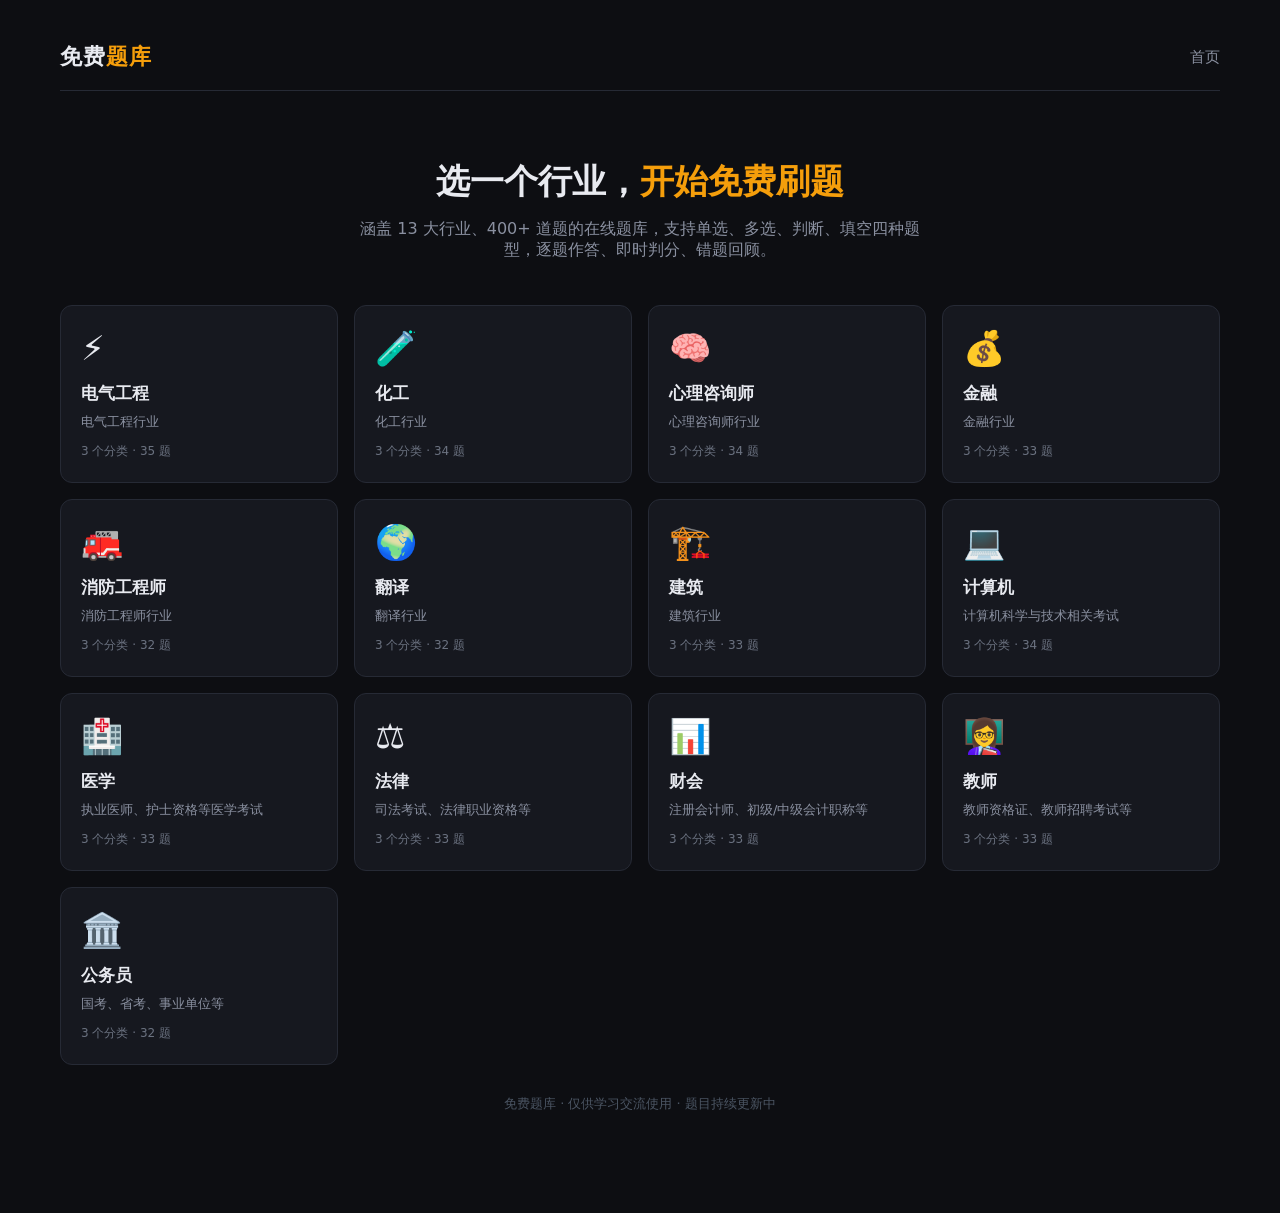
==== index.html @ e92df986 "免费题库 v1.0：13 行业 431 题，支持单选/多选/判断/填空四种题型 - 题库扩充：13 个行业、39 个分类、431 道题（单选 235 / 多选 78 / 判断 79 / 填空 39） " ====
<!DOCTYPE html>
<html lang="zh-CN">
<head>
  <meta charset="UTF-8">
  <meta name="viewport" content="width=device-width, initial-scale=1.0">
  <title>免费题库 - 在线刷题</title>
  <link rel="stylesheet" href="css/style.css">
</head>
<body>
  <div class="container">
    <header class="topbar">
      <a class="logo" href="index.html">免费<span>题库</span></a>
      <nav>
        <a href="index.html">首页</a>
      </nav>
    </header>

    <section class="hero">
      <h1>选一个行业，<em>开始免费刷题</em></h1>
      <p>涵盖 13 大行业、400+ 道题的在线题库，支持单选、多选、判断、填空四种题型，逐题作答、即时判分、错题回顾。</p>
    </section>

    <section id="grid" class="grid"></section>

    <footer>免费题库 · 仅供学习交流使用 · 题目持续更新中</footer>
  </div>
  <script src="js/app.js"></script>
</body>
</html>
---- css/style.css ----
:root {
  --bg: #0d0e12;
  --card: #16181f;
  --card-hover: #1d2029;
  --border: #262a35;
  --text: #e8eaf0;
  --muted: #8a90a0;
  --accent: #f59e0b;
  --accent2: #6366f1;
  --green: #22c55e;
  --red: #ef4444;
}
* { margin: 0; padding: 0; box-sizing: border-box; }
body {
  background: var(--bg);
  color: var(--text);
  font-family: "Segoe UI", "Microsoft YaHei", system-ui, sans-serif;
  min-height: 100vh;
}
a { color: inherit; text-decoration: none; }
.container { max-width: 1200px; margin: 0 auto; padding: 24px 20px 60px; }

/* header */
.topbar {
  display: flex; align-items: center; justify-content: space-between;
  padding: 18px 0;
  border-bottom: 1px solid var(--border);
  margin-bottom: 32px;
}
.logo { font-size: 22px; font-weight: 700; letter-spacing: 1px; }
.logo span { color: var(--accent); }
.topbar nav a { color: var(--muted); margin-left: 24px; font-size: 15px; }
.topbar nav a:hover { color: var(--text); }

/* hero */
.hero { text-align: center; padding: 36px 0 44px; }
.hero h1 { font-size: 34px; margin-bottom: 14px; }
.hero h1 em { font-style: normal; color: var(--accent); }
.hero p { color: var(--muted); font-size: 16px; max-width: 560px; margin: 0 auto; }

/* industry grid */
.grid {
  display: grid;
  grid-template-columns: repeat(auto-fill, minmax(220px, 1fr));
  gap: 16px;
}
.card {
  background: var(--card);
  border: 1px solid var(--border);
  border-radius: 12px;
  padding: 22px 20px;
  transition: transform .15s, background .15s, border-color .15s;
  cursor: pointer;
}
.card:hover { transform: translateY(-3px); background: var(--card-hover); border-color: #3a3f4f; }
.card .icon { font-size: 34px; margin-bottom: 14px; }
.card h3 { font-size: 17px; margin-bottom: 8px; }
.card p { color: var(--muted); font-size: 13px; margin-bottom: 12px; min-height: 18px; }
.card .meta { color: #6b7280; font-size: 12px; }

/* section title */
.section-title { font-size: 20px; margin: 8px 0 18px; display: flex; align-items: center; gap: 10px; }
.back { color: var(--muted); font-size: 14px; }
.back:hover { color: var(--accent); }

/* category list */
.cat-item {
  display: flex; align-items: center; justify-content: space-between;
  background: var(--card); border: 1px solid var(--border);
  border-radius: 12px; padding: 18px 22px; margin-bottom: 12px;
  transition: background .15s, border-color .15s;
}
.cat-item:hover { background: var(--card-hover); border-color: #3a3f4f; }
.cat-item h3 { font-size: 16px; margin-bottom: 4px; }
.cat-item .info { color: var(--muted); font-size: 13px; }
.btn {
  display: inline-block; background: var(--accent); color: #111;
  border: none; border-radius: 8px; padding: 9px 20px;
  font-size: 14px; font-weight: 600; cursor: pointer;
}
.btn:hover { filter: brightness(1.1); }
.btn.ghost { background: transparent; color: var(--text); border: 1px solid var(--border); }
.btn.ghost:hover { border-color: var(--accent); color: var(--accent); }

/* quiz */
.quiz-box { max-width: 760px; margin: 0 auto; }
.progress-wrap { display: flex; align-items: center; gap: 14px; margin-bottom: 24px; }
.progress { flex: 1; height: 8px; background: var(--border); border-radius: 99px; overflow: hidden; }
.progress > div { height: 100%; background: var(--accent); width: 0; transition: width .25s; }
.progress-num { color: var(--muted); font-size: 13px; white-space: nowrap; }
.question {
  background: var(--card); border: 1px solid var(--border);
  border-radius: 14px; padding: 28px; margin-bottom: 18px;
}
.question .q-text { font-size: 17px; line-height: 1.7; margin-bottom: 22px; }
.q-tag { display: inline-block; font-size: 12px; color: var(--accent); border: 1px solid #4a3a12;
  border-radius: 6px; padding: 2px 10px; margin-bottom: 16px; }
.option {
  display: block; width: 100%; text-align: left;
  background: #10121a; border: 1px solid var(--border); color: var(--text);
  border-radius: 10px; padding: 14px 16px; margin-bottom: 10px;
  font-size: 15px; cursor: pointer; line-height: 1.5;
  transition: border-color .15s, background .15s;
}
.option:hover:not(:disabled) { border-color: var(--accent2); background: #171a26; }
.option .prefix { color: var(--muted); margin-right: 8px; font-weight: 600; }
.option.correct { border-color: var(--green); background: rgba(34,197,94,.12); }
.option.wrong { border-color: var(--red); background: rgba(239,68,68,.12); }
.option.selected { border-color: var(--accent2); background: rgba(99,102,241,.15); }
.option:disabled { cursor: default; }
.hint { color: var(--muted); font-size: 13px; margin: -8px 0 14px; }
.blank-input {
  width: 100%; background: #10121a; border: 1px solid var(--border); color: var(--text);
  border-radius: 10px; padding: 14px 16px; font-size: 15px; outline: none; margin-bottom: 10px;
  font-family: inherit;
}
.blank-input:focus { border-color: var(--accent2); }
.blank-input.correct { border-color: var(--green); background: rgba(34,197,94,.12); }
.blank-input.wrong { border-color: var(--red); background: rgba(239,68,68,.12); }
.blank-input:disabled { cursor: default; }
.explain {
  display: none; margin-top: 14px; padding: 14px 16px;
  background: #10121a; border-left: 3px solid var(--accent2);
  border-radius: 6px; color: var(--muted); font-size: 14px; line-height: 1.7;
}
.explain.show { display: block; }
.explain b { color: var(--text); }
.quiz-actions { display: flex; justify-content: space-between; align-items: center; }
.result {
  text-align: center; background: var(--card); border: 1px solid var(--border);
  border-radius: 14px; padding: 44px 28px;
}
.result .score { font-size: 52px; font-weight: 800; color: var(--accent); margin: 12px 0; }
.wrong-list { text-align: left; margin-top: 28px; }
.wrong-item { border-top: 1px solid var(--border); padding: 16px 4px; font-size: 14px; color: var(--muted); line-height: 1.7; }
.wrong-item b { color: var(--text); }
.hidden { display: none; }
.empty { color: var(--muted); text-align: center; padding: 60px 0; }
footer { text-align: center; color: #4b5563; font-size: 13px; padding: 30px 0 40px; }
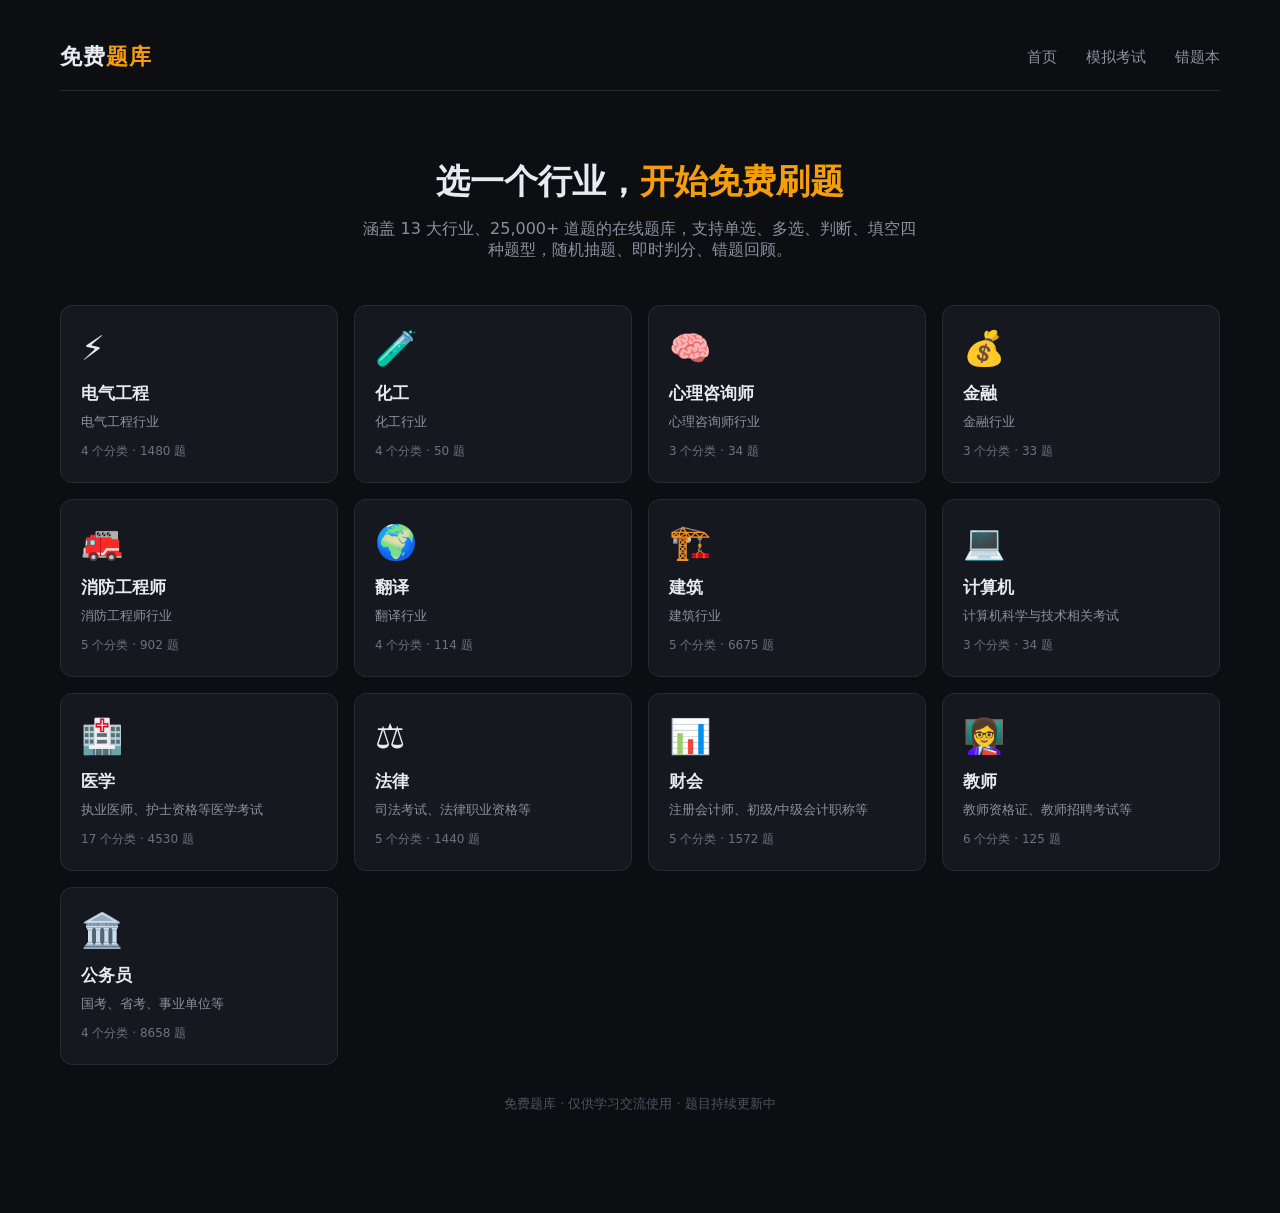
==== commit 7519c650: "题库扩充至 25,647 题：接入 13 个开源题库源，每行业随机抽题练习 - 新增 tools/build_bank.py 题库导入工具：解析 JSON/CSV/TXT/MD/内嵌JS 六种格式， " ====
--- a/index.html
+++ b/index.html
@@ -5,6 +5,9 @@
   <meta name="viewport" content="width=device-width, initial-scale=1.0">
   <title>免费题库 - 在线刷题</title>
   <link rel="stylesheet" href="css/style.css">
+  <link rel="manifest" href="manifest.webmanifest">
+  <link rel="apple-touch-icon" href="icons/apple-touch-icon.png">
+  <meta name="theme-color" content="#0d0e12">
 </head>
 <body>
   <div class="container">
@@ -12,12 +15,14 @@
       <a class="logo" href="index.html">免费<span>题库</span></a>
       <nav>
         <a href="index.html">首页</a>
+        <a href="exam.html">模拟考试</a>
+        <a href="wrong.html">错题本</a>
       </nav>
     </header>
 
     <section class="hero">
       <h1>选一个行业，<em>开始免费刷题</em></h1>
-      <p>涵盖 13 大行业、400+ 道题的在线题库，支持单选、多选、判断、填空四种题型，逐题作答、即时判分、错题回顾。</p>
+      <p>涵盖 13 大行业、25,000+ 道题的在线题库，支持单选、多选、判断、填空四种题型，随机抽题、即时判分、错题回顾。</p>
     </section>
 
     <section id="grid" class="grid"></section>
@@ -25,5 +30,6 @@
     <footer>免费题库 · 仅供学习交流使用 · 题目持续更新中</footer>
   </div>
   <script src="js/app.js"></script>
+  <script>if ("serviceWorker" in navigator) navigator.serviceWorker.register("sw.js");</script>
 </body>
 </html>
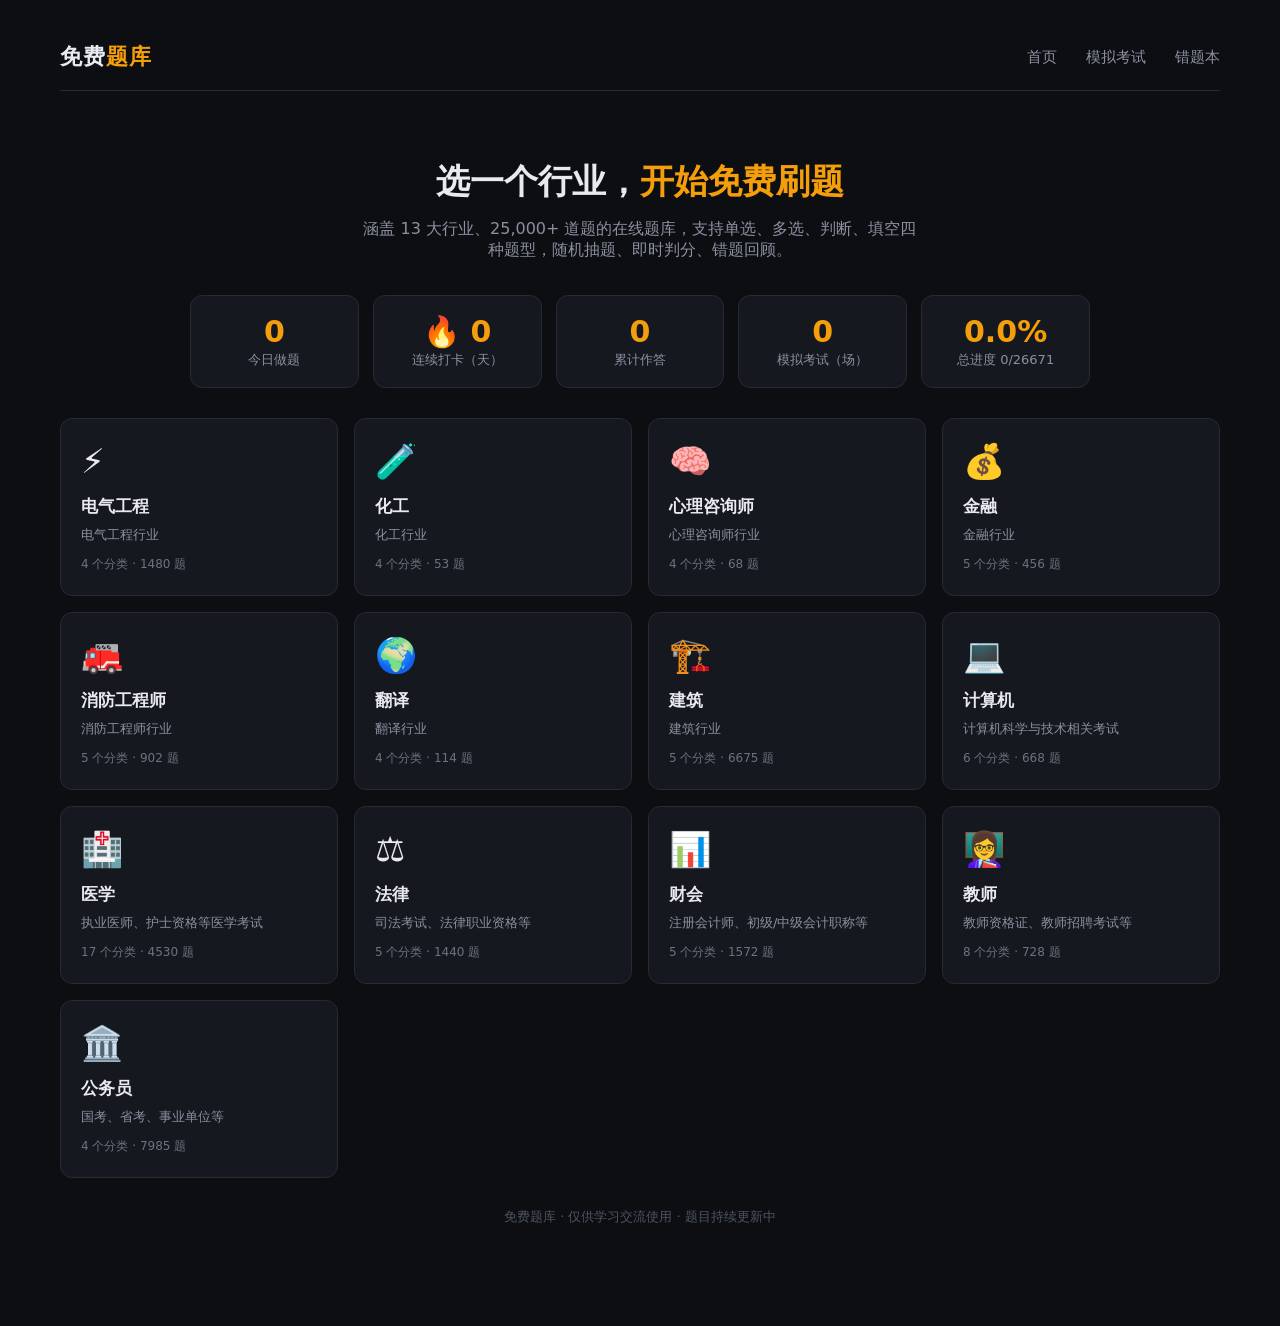
==== commit 364328ff: "学习统计与打卡：今日题数、连续打卡、累计作答、总进度与分类进度条 - 新增 js/stats.js：按日记账（作答数/正确数）、连续打卡天数推算、   每分类已刷题目 ID 集合（去重算进度） - 刷" ====
--- a/index.html
+++ b/index.html
@@ -25,11 +25,14 @@
       <p>涵盖 13 大行业、25,000+ 道题的在线题库，支持单选、多选、判断、填空四种题型，随机抽题、即时判分、错题回顾。</p>
     </section>
 
+    <div id="stats-strip" class="stats-strip hidden"></div>
+
     <section id="grid" class="grid"></section>
 
     <footer>免费题库 · 仅供学习交流使用 · 题目持续更新中</footer>
   </div>
   <script src="js/app.js"></script>
+  <script src="js/stats.js"></script>
   <script>if ("serviceWorker" in navigator) navigator.serviceWorker.register("sw.js");</script>
 </body>
 </html>
--- a/css/style.css
+++ b/css/style.css
@@ -95,6 +95,14 @@
 .question .q-text { font-size: 17px; line-height: 1.7; margin-bottom: 22px; }
 .q-tag { display: inline-block; font-size: 12px; color: var(--accent); border: 1px solid #4a3a12;
   border-radius: 6px; padding: 2px 10px; margin-bottom: 16px; }
+.fav-btn { background: none; border: 1px solid var(--border); color: var(--muted); border-radius: 6px;
+  font-size: 12px; padding: 3px 10px; margin-left: 8px; cursor: pointer; vertical-align: middle;
+  transition: color .15s, border-color .15s; }
+.fav-btn:hover { color: var(--accent); border-color: var(--accent); }
+.fav-btn.on { color: var(--accent); border-color: #4a3a12; background: rgba(245, 158, 11, .1); }
+.explain .report { display: inline-block; margin-top: 8px; color: var(--muted); font-size: 12px;
+  text-decoration: underline; text-underline-offset: 3px; }
+.explain .report:hover { color: var(--red); }
 .option {
   display: block; width: 100%; text-align: left;
   background: #10121a; border: 1px solid var(--border); color: var(--text);
@@ -137,3 +145,50 @@
 .hidden { display: none; }
 .empty { color: var(--muted); text-align: center; padding: 60px 0; }
 footer { text-align: center; color: #4b5563; font-size: 13px; padding: 30px 0 40px; }
+
+/* 全局错题本 */
+.stats-strip { display: flex; gap: 14px; flex-wrap: wrap; max-width: 900px; margin: -10px auto 30px; }
+.done-info { color: var(--accent2); font-size: 12px; margin-top: 4px; }
+.mini-progress { height: 4px; background: var(--border); border-radius: 99px; overflow: hidden;
+  max-width: 220px; margin-top: 5px; }
+.mini-progress > div { height: 100%; background: var(--accent2); transition: width .3s; }
+.wrong-summary-cards { display: flex; gap: 14px; flex-wrap: wrap; margin-bottom: 18px; }
+.wcard { flex: 1; min-width: 120px; background: var(--card); border: 1px solid var(--border); border-radius: 12px;
+  padding: 18px; text-align: center; }
+.wcard b { display: block; font-size: 30px; color: var(--accent); }
+.wcard span { color: var(--muted); font-size: 13px; }
+.wrong-tools { display: flex; gap: 10px; flex-wrap: wrap; margin-bottom: 26px; }
+.btn.danger { color: var(--red); border-color: rgba(239, 68, 68, .4); }
+.btn.danger:hover { border-color: var(--red); color: var(--red); }
+.wrong-ind { margin-bottom: 26px; }
+.wrong-ind > h3 { font-size: 17px; margin: 14px 0 10px; }
+
+/* 模拟考试 */
+.exam-start { max-width: 640px; margin: 30px auto; }
+.exam-form { display: flex; flex-direction: column; gap: 16px; background: var(--card);
+  border: 1px solid var(--border); border-radius: 14px; padding: 26px; }
+.exam-form label { display: flex; flex-direction: column; gap: 8px; color: var(--muted); font-size: 14px; }
+.exam-form select { background: #10121a; color: var(--text); border: 1px solid var(--border);
+  border-radius: 8px; padding: 10px 12px; font-size: 15px; outline: none; }
+.exam-form select:focus { border-color: var(--accent2); }
+.exam-form .btn { margin-top: 6px; padding: 12px; font-size: 16px; }
+.exam-bar { display: flex; align-items: center; justify-content: space-between; gap: 12px;
+  flex-wrap: wrap; color: var(--muted); font-size: 14px; margin-bottom: 16px; }
+.exam-timer { color: var(--accent); font-weight: 700; font-size: 16px; font-variant-numeric: tabular-nums; }
+.palette { display: grid; grid-template-columns: repeat(auto-fill, minmax(38px, 1fr)); gap: 8px;
+  max-width: 760px; margin: 0 auto 18px; }
+.pcell { background: #10121a; border: 1px solid var(--border); color: var(--muted); border-radius: 8px;
+  padding: 8px 0; font-size: 13px; cursor: pointer; font-variant-numeric: tabular-nums; }
+.pcell.done { color: var(--text); border-color: var(--accent2); background: rgba(99, 102, 241, .15); }
+.pcell.current { border-color: var(--accent); color: var(--accent); }
+.quiz-actions .btn:disabled { opacity: .4; cursor: default; }
+.type-stats { display: flex; gap: 10px; justify-content: center; flex-wrap: wrap; margin-top: 14px; }
+.tstat { background: #10121a; border: 1px solid var(--border); border-radius: 8px;
+  color: var(--muted); font-size: 13px; padding: 6px 12px; }
+.review-item { background: var(--card); border: 1px solid var(--border); border-left-width: 3px;
+  border-radius: 10px; padding: 16px 18px; margin-bottom: 12px; font-size: 14px;
+  color: var(--muted); line-height: 1.7; }
+.review-item.ok { border-left-color: var(--green); }
+.review-item.bad { border-left-color: var(--red); }
+.review-q { color: var(--text); margin-bottom: 6px; }
+.review-explain { margin-top: 8px; padding-top: 8px; border-top: 1px dashed var(--border); }
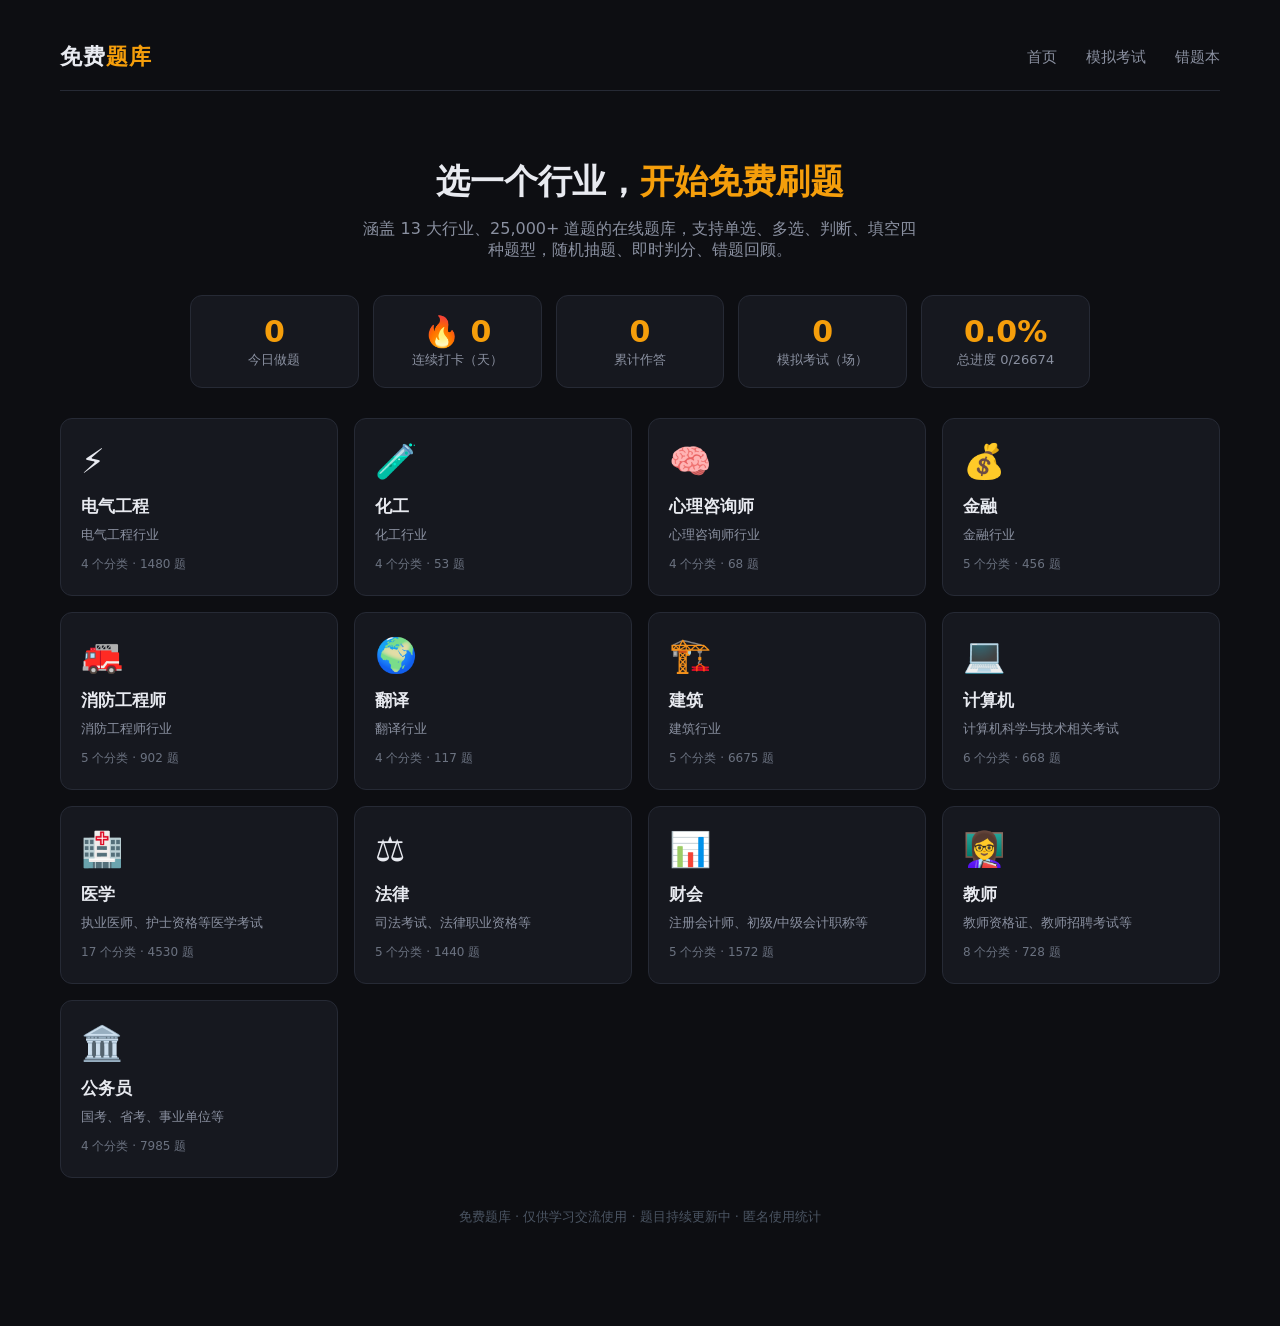
==== commit 85e0fd5e: "匿名答题埋点与站长统计报表 - js/track.js：每台设备首次生成随机 UUID（仅存本地浏览器），答题时   以 Upstash pipeline 上报「题目 ID + 对错 + 日期」，不含" ====
--- a/index.html
+++ b/index.html
@@ -29,7 +29,7 @@
 
     <section id="grid" class="grid"></section>
 
-    <footer>免费题库 · 仅供学习交流使用 · 题目持续更新中</footer>
+    <footer>免费题库 · 仅供学习交流使用 · 题目持续更新中 · <span title="仅记录随机设备 ID、题目 ID 与对错，不含任何个人信息">匿名使用统计</span></footer>
   </div>
   <script src="js/app.js"></script>
   <script src="js/stats.js"></script>
--- a/css/style.css
+++ b/css/style.css
@@ -117,6 +117,18 @@
 .option.selected { border-color: var(--accent2); background: rgba(99,102,241,.15); }
 .option:disabled { cursor: default; }
 .hint { color: var(--muted); font-size: 13px; margin: -8px 0 14px; }
+.material { background: #10121a; border: 1px solid var(--border); border-left: 3px solid var(--accent2);
+  border-radius: 8px; padding: 12px 14px; margin-bottom: 16px; font-size: 14px; color: var(--muted);
+  line-height: 1.8; }
+.material.long summary { cursor: pointer; color: var(--accent2); font-size: 13px; user-select: none; }
+.material.long .material-body { margin-top: 10px; padding-top: 10px; border-top: 1px dashed var(--border); }
+.q-tags { margin: -6px 0 14px; }
+.tag-cloud { display: flex; flex-wrap: wrap; gap: 8px; margin-bottom: 18px; }
+.tag-chip { display: inline-flex; align-items: center; gap: 6px; background: #10121a;
+  border: 1px solid var(--border); border-radius: 99px; padding: 5px 12px;
+  font-size: 13px; color: var(--text); transition: border-color .15s, color .15s; }
+.tag-chip span { color: var(--muted); font-size: 12px; }
+.tag-chip:hover { border-color: var(--accent); color: var(--accent); }
 .blank-input {
   width: 100%; background: #10121a; border: 1px solid var(--border); color: var(--text);
   border-radius: 10px; padding: 14px 16px; font-size: 15px; outline: none; margin-bottom: 10px;
@@ -162,6 +174,12 @@
 .btn.danger:hover { border-color: var(--red); color: var(--red); }
 .wrong-ind { margin-bottom: 26px; }
 .wrong-ind > h3 { font-size: 17px; margin: 14px 0 10px; }
+.sync-card { background: var(--card); border: 1px solid var(--border); border-radius: 12px;
+  padding: 16px 20px; margin-bottom: 24px; }
+.sync-row { display: flex; align-items: center; gap: 12px; flex-wrap: wrap; }
+.sync-row + .sync-row { margin-top: 12px; }
+.sync-code { font-size: 18px; letter-spacing: 3px; color: var(--accent); font-family: monospace; }
+.sync-muted { color: var(--muted); font-size: 13px; }
 
 /* 模拟考试 */
 .exam-start { max-width: 640px; margin: 30px auto; }
